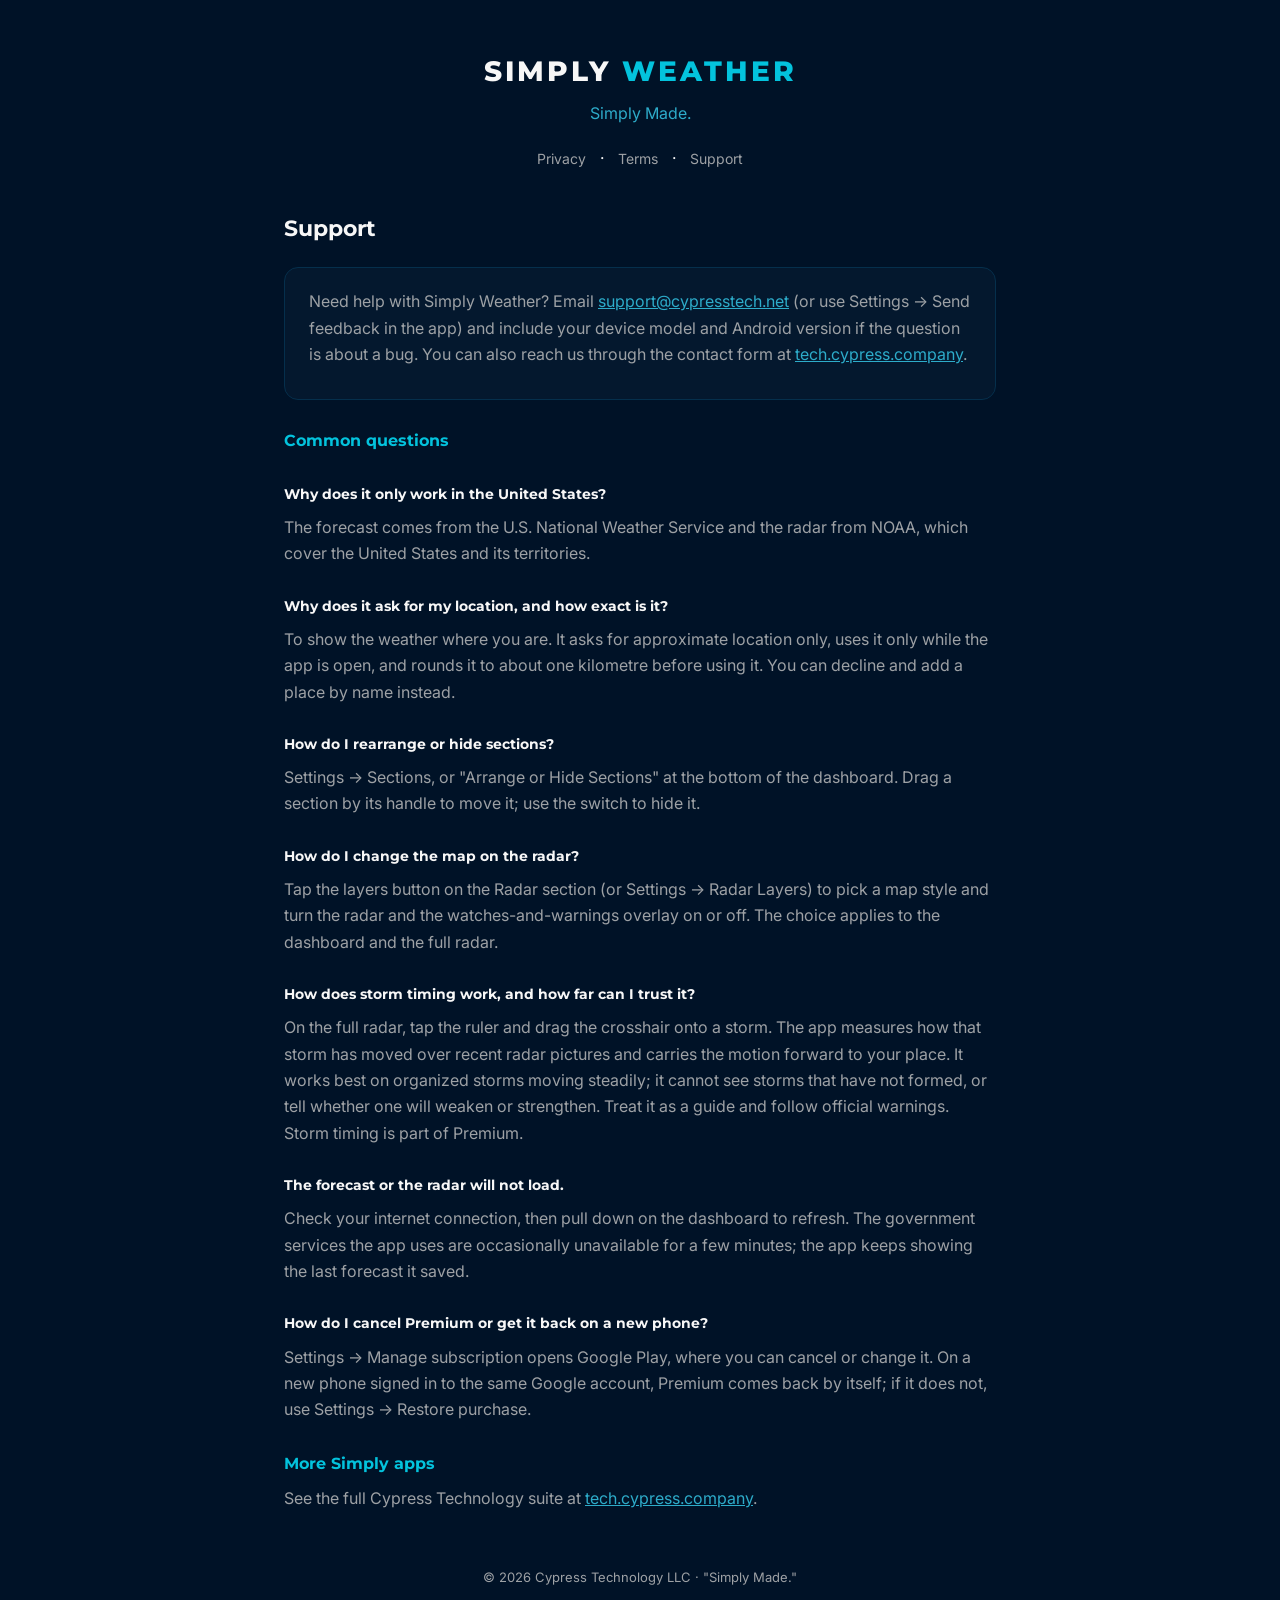
==== support.html @ aa4529c7 "Simply Weather legal pages" ====
<!DOCTYPE html>
<html lang="en">
<head>
<meta charset="utf-8">
<meta name="viewport" content="width=device-width, initial-scale=1">
<title>Support — Simply Weather</title>
<link href="https://fonts.googleapis.com/css2?family=Montserrat:wght@700;800&family=Inter:wght@400;500&display=swap" rel="stylesheet">
<link rel="stylesheet" href="style.css">
</head>
<body>
<div class="wrap">
<header>
  <div class="wordmark">SIMPLY <span class="accent">WEATHER</span></div>
  <div class="tagline">Simply Made.</div>
  <nav><a href="privacy.html">Privacy</a> · <a href="terms.html">Terms</a> · <a href="support.html">Support</a></nav>
</header>

<h1>Support</h1>

<div class="card">
<p>Need help with Simply Weather? Email <a href="mailto:support@cypresstech.net">support@cypresstech.net</a> (or use Settings → Send feedback in the app) and include your device model and Android version if the question is about a bug. You can also reach us through the contact form at <a href="https://tech.cypress.company">tech.cypress.company</a>.</p>
</div>

<h2>Common questions</h2>
<h2 style="font-size:14px;color:var(--cloud)">Why does it only work in the United States?</h2>
<p>The forecast comes from the U.S. National Weather Service and the radar from NOAA, which cover the United States and its territories.</p>

<h2 style="font-size:14px;color:var(--cloud)">Why does it ask for my location, and how exact is it?</h2>
<p>To show the weather where you are. It asks for approximate location only, uses it only while the app is open, and rounds it to about one kilometre before using it. You can decline and add a place by name instead.</p>

<h2 style="font-size:14px;color:var(--cloud)">How do I rearrange or hide sections?</h2>
<p>Settings → Sections, or "Arrange or Hide Sections" at the bottom of the dashboard. Drag a section by its handle to move it; use the switch to hide it.</p>

<h2 style="font-size:14px;color:var(--cloud)">How do I change the map on the radar?</h2>
<p>Tap the layers button on the Radar section (or Settings → Radar Layers) to pick a map style and turn the radar and the watches-and-warnings overlay on or off. The choice applies to the dashboard and the full radar.</p>

<h2 style="font-size:14px;color:var(--cloud)">How does storm timing work, and how far can I trust it?</h2>
<p>On the full radar, tap the ruler and drag the crosshair onto a storm. The app measures how that storm has moved over recent radar pictures and carries the motion forward to your place. It works best on organized storms moving steadily; it cannot see storms that have not formed, or tell whether one will weaken or strengthen. Treat it as a guide and follow official warnings. Storm timing is part of Premium.</p>

<h2 style="font-size:14px;color:var(--cloud)">The forecast or the radar will not load.</h2>
<p>Check your internet connection, then pull down on the dashboard to refresh. The government services the app uses are occasionally unavailable for a few minutes; the app keeps showing the last forecast it saved.</p>

<h2 style="font-size:14px;color:var(--cloud)">How do I cancel Premium or get it back on a new phone?</h2>
<p>Settings → Manage subscription opens Google Play, where you can cancel or change it. On a new phone signed in to the same Google account, Premium comes back by itself; if it does not, use Settings → Restore purchase.</p>

<h2>More Simply apps</h2>
<p>See the full Cypress Technology suite at <a href="https://tech.cypress.company">tech.cypress.company</a>.</p>

<footer>© 2026 Cypress Technology LLC · "Simply Made."</footer>
</div>
</body>
</html>
---- style.css ----
:root{--ink:#001227;--abyss:#04182E;--deep:#052F4C;--cyan:#2DACCA;--electric:#03C3DD;--cloud:#F7F7F7;--mist:#9DA1A5}
*{box-sizing:border-box;margin:0;padding:0}
body{background:var(--ink);color:var(--cloud);font-family:'Inter',system-ui,sans-serif;line-height:1.65}
.wrap{max-width:760px;margin:0 auto;padding:48px 24px 80px}
header{text-align:center;margin-bottom:40px}
.wordmark{font-family:'Montserrat',sans-serif;font-weight:800;font-size:28px;letter-spacing:3px}
.wordmark .accent{color:var(--electric)}
.tagline{color:var(--cyan);margin-top:6px}
nav{margin-top:18px}
nav a{color:var(--mist);text-decoration:none;margin:0 10px;font-size:14px}
nav a:hover{color:var(--electric)}
h1{font-family:'Montserrat',sans-serif;font-size:22px;margin:32px 0 6px;color:var(--cloud)}
h2{font-family:'Montserrat',sans-serif;font-size:16px;margin:28px 0 8px;color:var(--electric)}
p,li{color:var(--mist);margin-bottom:12px}
ul{padding-left:22px}
.card{background:var(--abyss);border:1px solid var(--deep);border-radius:14px;padding:20px 24px;margin:20px 0}
.date{font-size:13px;color:var(--mist)}
a{color:var(--cyan)}
footer{margin-top:56px;text-align:center;color:var(--mist);font-size:13px}
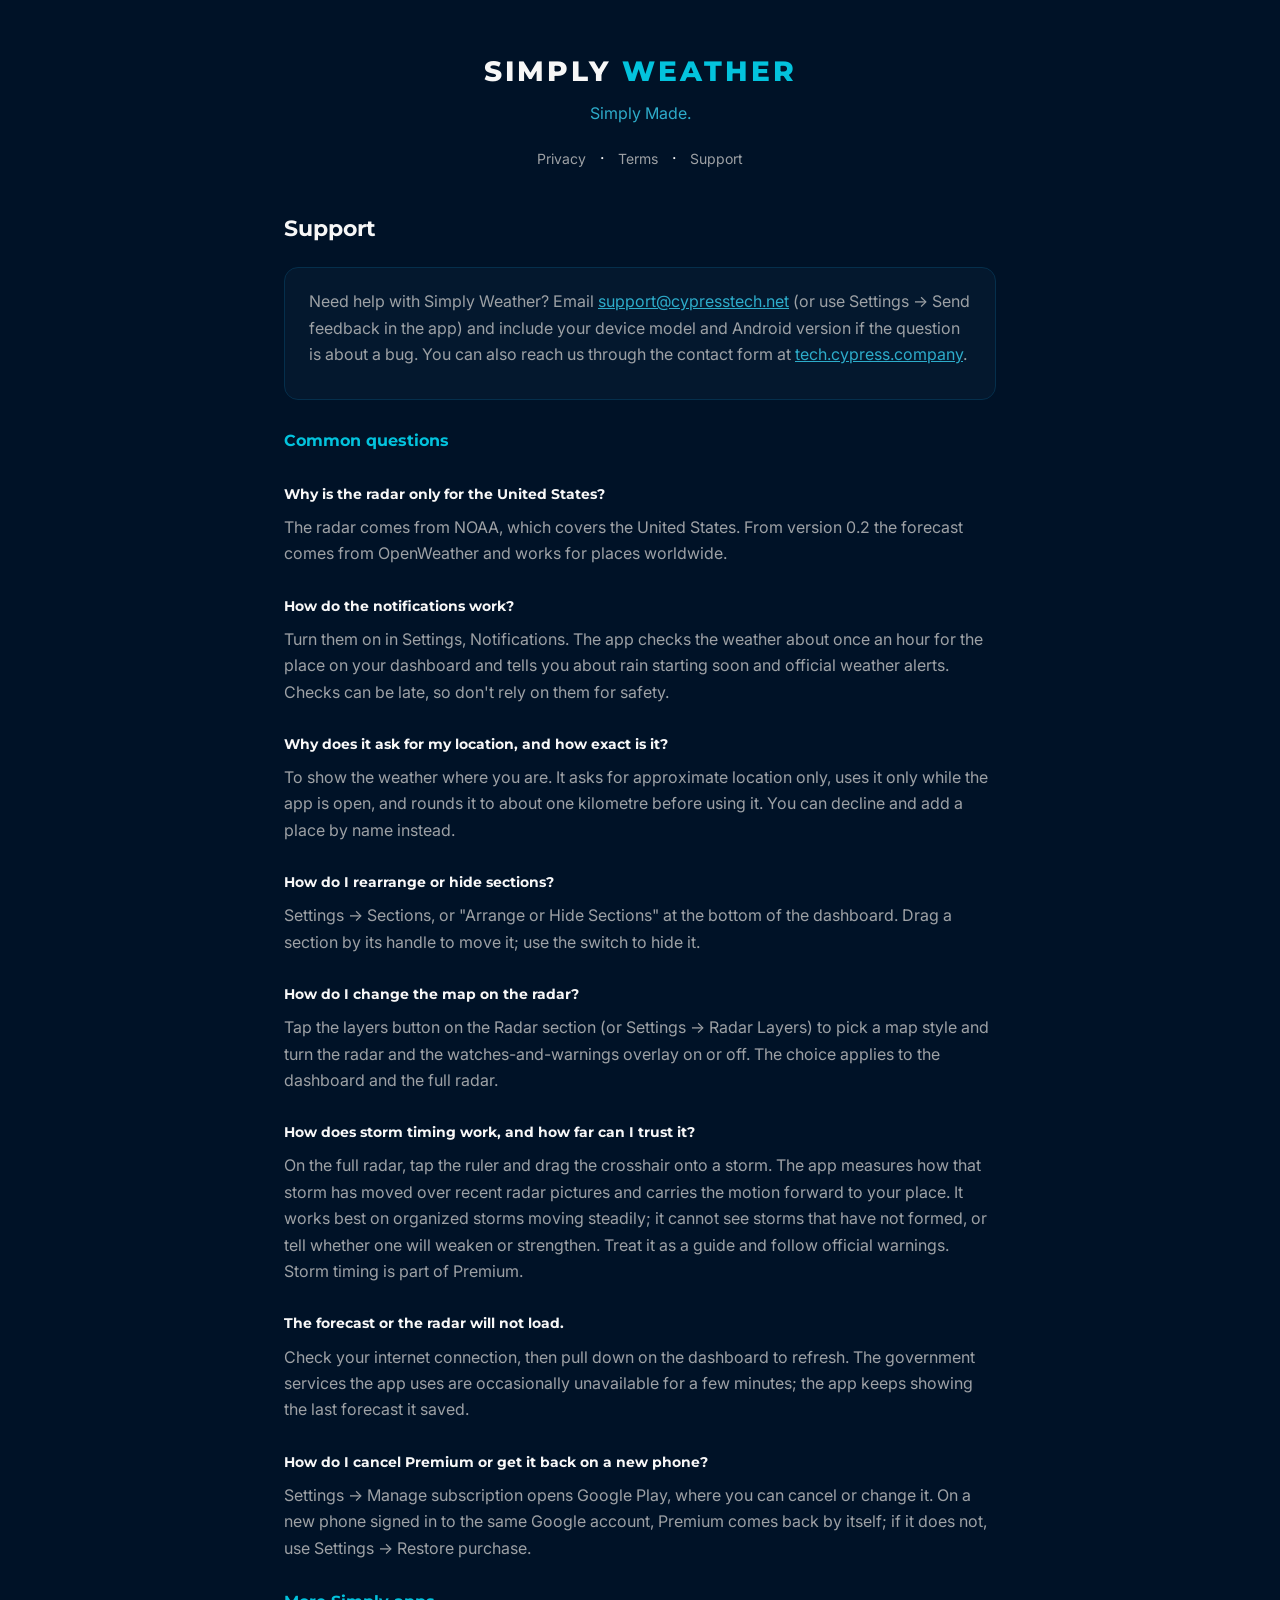
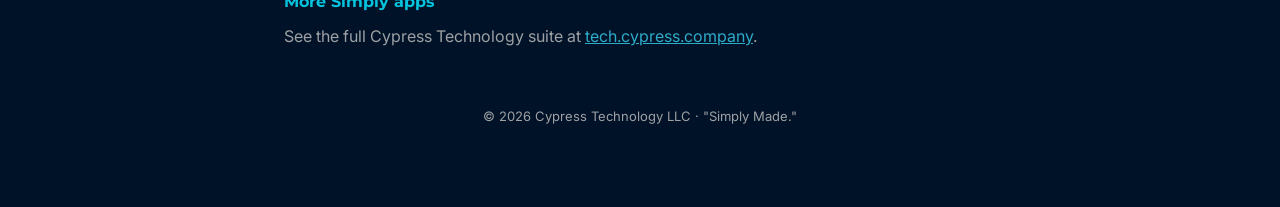
==== commit 4d4fd8e4: "Privacy: OpenWeather (0.2), NOAA outlooks and widgets (0.3)" ====
--- a/support.html
+++ b/support.html
@@ -22,8 +22,10 @@
 </div>
 
 <h2>Common questions</h2>
-<h2 style="font-size:14px;color:var(--cloud)">Why does it only work in the United States?</h2>
-<p>The forecast comes from the U.S. National Weather Service and the radar from NOAA, which cover the United States and its territories.</p>
+<h2 style="font-size:14px;color:var(--cloud)">Why is the radar only for the United States?</h2>
+<p>The radar comes from NOAA, which covers the United States. From version 0.2 the forecast comes from OpenWeather and works for places worldwide.</p>
+<h2 style="font-size:14px;color:var(--cloud)">How do the notifications work?</h2>
+<p>Turn them on in Settings, Notifications. The app checks the weather about once an hour for the place on your dashboard and tells you about rain starting soon and official weather alerts. Checks can be late, so don't rely on them for safety.</p>
 
 <h2 style="font-size:14px;color:var(--cloud)">Why does it ask for my location, and how exact is it?</h2>
 <p>To show the weather where you are. It asks for approximate location only, uses it only while the app is open, and rounds it to about one kilometre before using it. You can decline and add a place by name instead.</p>
